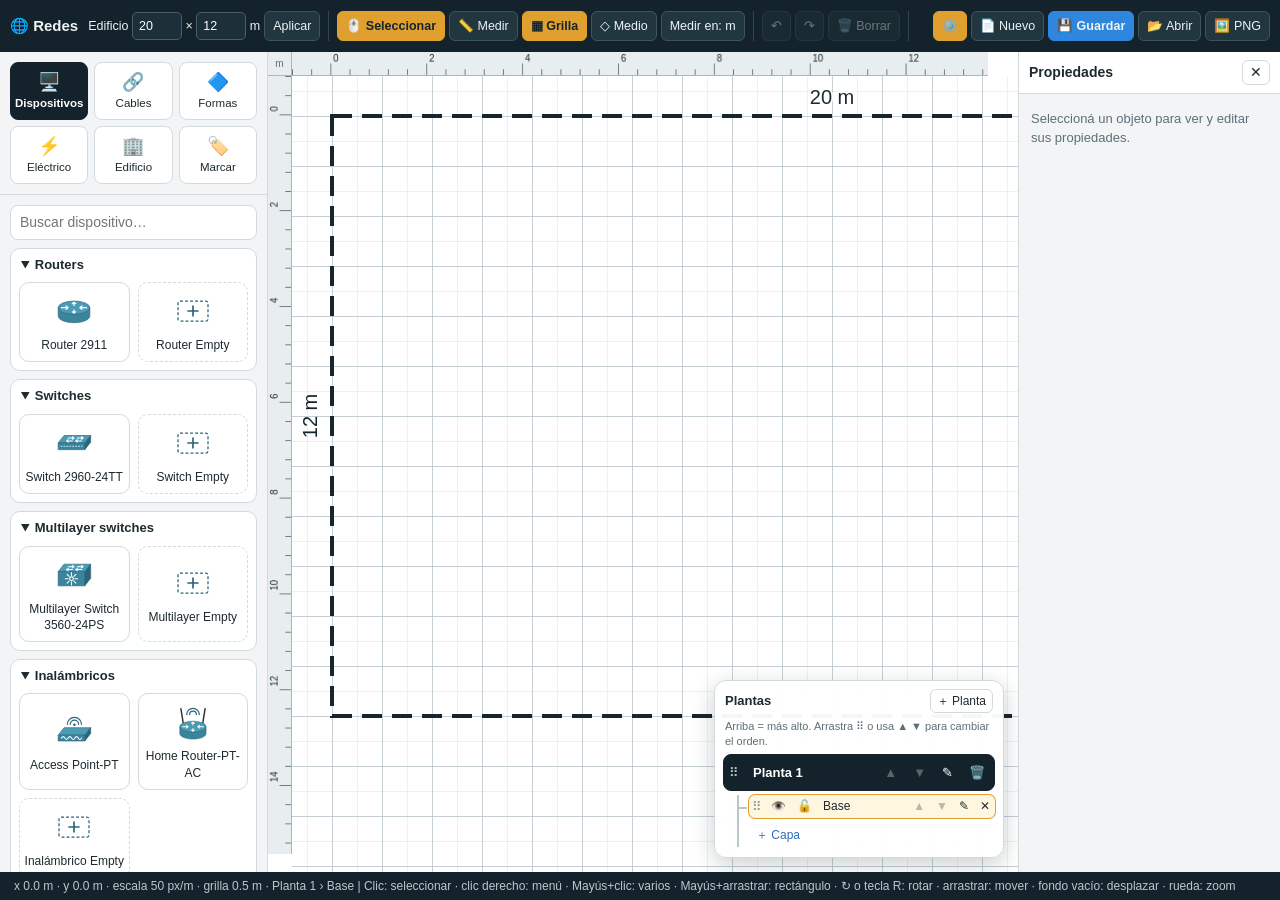
==== Topologias_de_red/index.html @ 1aa2ba6c "F6: jerarquía y mesas Mesa con puestos (pestaña Edificio) y equipos anclados a sus puestos. La posic" ====
<!DOCTYPE html>
<html lang="es">
<head>
<meta charset="utf-8">
<meta name="viewport" content="width=device-width, initial-scale=1">
<title>Topologías de red</title>
<link rel="stylesheet" href="css/base.css">
<link rel="stylesheet" href="css/barra.css">
<link rel="stylesheet" href="css/menu.css">
<link rel="stylesheet" href="css/lienzo.css">
<link rel="stylesheet" href="css/plantas.css">
<link rel="stylesheet" href="css/dialogo.css">
<link rel="stylesheet" href="css/inspector.css">
<link rel="stylesheet" href="css/contexto.css">
<link rel="stylesheet" href="css/modelos.css">
</head>
<body>
<header id="top">
  <b class="logo" title="Topologías de red">🌐 Redes</b>
  <div class="grp"><label>Edificio <input id="bw" type="number" value="20" min="1" step="0.5"> × <input id="bh" type="number" value="12" min="1" step="0.5"> m</label><button id="bset">Aplicar</button></div>
  <div class="grp"><button id="bsel" title="Seleccionar y mover objetos (Esc)">🖱️ Seleccionar</button><button id="bmed" title="Medir de un punto a otro">📏 Medir</button><button id="bgrid" class="on" title="Mostrar u ocultar la grilla y ajustar los objetos a ella (G)">▦ Grilla</button><button id="bmid" title="Imán al punto medio: el cursor se pega a la mitad de líneas, paredes y lados de formas (tecla M)">◇ Medio</button><button id="unit" title="Unidad de las PRÓXIMAS mediciones (las ya hechas no cambian)">Medir en: m</button></div>
  <div class="grp"><button id="bundo" title="Deshacer (Ctrl+Z)">↶</button><button id="bredo" title="Rehacer (Ctrl+Y)">↷</button><button id="bdel" title="Borrar el objeto seleccionado (Supr)">🗑️ Borrar</button></div>
  <span class="sp"></span>
  <div class="grp last"><button id="binsp" class="on" aria-pressed="true" title="Mostrar u ocultar el panel de propiedades">⚙️</button><button id="bnew" title="Empezar un archivo nuevo">📄 Nuevo</button><button id="save" class="prim" title="Descargar la topología como archivo .json">💾 Guardar</button><button id="load" title="Abrir un archivo .json guardado">📂 Abrir</button><button id="png" title="Exportar la topología como imagen PNG">🖼️ PNG</button></div>
  <input type="file" id="file" accept=".json" hidden>
</header>
<div id="main">
  <nav id="side">
    <div id="tabs"></div>
    <div id="items"></div>
    <div id="opts">
      <label>Color <input id="col" type="color" value="#2e86de"></label>
      <label>Relleno
        <select id="fill"><option value="sol">Sólido</option><option value="hat">Líneas diagonales</option><option value="non">Sin relleno</option></select>
      </label>
      <label>Línea
        <select id="lstyle" title="Tipo de línea del contorno de formas y zonas"><option value="con">Continua</option><option value="par">Gruesa (como pared)</option><option value="dis">Discontinua</option><option value="pun">Punteada</option><option value="mix">Punto y raya</option></select>
      </label>
      <small>Doble clic en un objeto para ponerle etiqueta. Supr borra el objeto seleccionado.</small>
    </div>
  </nav>
  <div id="work">
    <div id="corner">m</div>
    <canvas id="rt"></canvas>
    <canvas id="rl"></canvas>
    <svg id="svg" xmlns="http://www.w3.org/2000/svg"></svg>
    <aside id="plantas" aria-label="Plantas y capas"></aside>
  </div>
  <aside id="insp" aria-label="Propiedades del objeto"><div class="ih"><b>Propiedades</b><button id="insp-x" title="Cerrar el panel">✕</button></div><div id="insp-cuerpo"></div></aside>
</div>
<footer id="status"></footer>
<div id="dlg" class="velo" hidden>
  <div class="caja" role="dialog" aria-modal="true" aria-labelledby="dlgt">
    <h3 id="dlgt">¿Empezar un archivo nuevo?</h3>
    <p>Tienes una topología en el área de trabajo. Si no la guardas, se borrará y no podrás recuperarla.</p>
    <div class="acc">
      <button id="dsave" class="prim">💾 Guardar y empezar nuevo</button>
      <button id="ddisc" class="peligro">Borrar y empezar nuevo</button>
      <button id="dcancel">Cancelar</button>
    </div>
  </div>
</div>
<div id="ctx" role="menu" aria-label="Menú del objeto" hidden></div>
<script src="js/estado.js"></script>
<script src="js/eventos.js"></script>
<script src="js/tipos.js"></script>
<script src="js/recursos.js"></script>
<script src="js/esquema.js"></script>
<script src="js/iconos.js"></script>
<script src="js/catalogo-pt.js"></script>
<script src="js/catalogo.js"></script>
<script src="js/dibujo.js"></script>
<script src="js/reglas.js"></script>
<script src="js/rejilla.js"></script>
<script src="js/plantas.js"></script>
<script src="js/historial.js"></script>
<script src="js/iman.js"></script>
<script src="js/nodos.js"></script>
<script src="js/medidas.js"></script>
<script src="js/escaleras.js"></script>
<script src="js/trazas.js"></script>
<script src="js/formas.js"></script>
<script src="js/puertas.js"></script>
<script src="js/rotacion.js"></script>
<script src="js/seleccion.js"></script>
<script src="js/colocar.js"></script>
<script src="js/interaccion.js"></script>
<script src="js/controles.js"></script>
<script src="js/acciones.js"></script>
<script src="js/jerarquia.js"></script>
<script src="js/inspector.js"></script>
<script src="js/modelos.js"></script>
<script src="js/imagenes.js"></script>
<script src="js/contexto.js"></script>
<script src="js/archivos.js"></script>
<script src="js/main.js"></script>
<script>
// Aviso si faltan los archivos css/ o js/ (por ejemplo, si se descargaron sueltos sin sus carpetas)
if (typeof menu !== 'function') document.body.innerHTML = '<div style="padding:30px;font:16px sans-serif;max-width:600px"><h2>No se encontraron los archivos de la página</h2><p>Esta página necesita las carpetas <b>css</b> y <b>js</b> junto a <b>index.html</b>. Descomprime el .zip completo y abre <b>index.html</b> desde la carpeta Topologias_de_red.</p></div>';
</script>
<script>
// Pruebas de desarrollo: solo se cargan al abrir index.html?pruebas=1 (no afectan al uso normal)
if (/[?&]pruebas(=|&|$)/.test(location.search) && typeof menu === 'function') ['js/pruebas.js', 'js/pruebas-f4.js', 'js/pruebas-f6.js'].forEach(src => { const s = document.createElement('script'); s.src = src; s.async = false; document.body.appendChild(s); });   // async = false: se ejecutan en este orden
</script>
</body>
</html>
---- Topologias_de_red/css/base.css ----
/* base.css: reglas generales y botones */
*{box-sizing:border-box}
:root{--tinta:#14232b;--papel:#f2f4f5;--borde:#d3dadd;--ambar:#e0a030;--texto:#1d2a2f}
html,body{margin:0;height:100%;font:14px/1.35 "Segoe UI",Roboto,"Helvetica Neue",Arial,sans-serif;color:var(--texto);background:var(--papel)}
body{display:flex;flex-direction:column;overflow:hidden}
button,select,input{font:inherit}
button{cursor:pointer}
:focus-visible{outline:2px solid var(--ambar);outline-offset:2px}
#main{flex:1;display:flex;min-height:0}
---- Topologias_de_red/css/barra.css ----
/* barra.css: barra superior y barra de estado */
#top{display:flex;align-items:center;gap:8px;padding:0 10px;min-height:52px;background:var(--tinta);color:#eef3f4;flex-wrap:wrap}
#top .logo{font-size:15px;margin-right:2px;white-space:nowrap}
#top .grp{display:flex;align-items:center;gap:4px;padding-right:8px;border-right:1px solid #31464f;font-size:12.5px}
#top .grp.last{border:0;padding:0}
#top .sp{flex:1}
#top input[type=number]{width:50px;padding:5px 6px;border:1px solid #4b6068;border-radius:5px;background:#1d3039;color:#fff}
#top button{padding:6px 8px;font-size:12.5px;white-space:nowrap;border:1px solid #3d555f;border-radius:6px;background:#22363f;color:#eef3f4}
#top button:hover{background:#2f4a55}
#top button.on{background:var(--ambar);border-color:var(--ambar);color:var(--tinta);font-weight:600}
#top button.prim{background:#2e86de;border-color:#2e86de;font-weight:600}
#top button.prim:hover{background:#3a93ee}
#status{padding:6px 14px;background:var(--tinta);color:#b9c8cd;font-size:12px;font-variant-numeric:tabular-nums}
#top button:disabled{opacity:.4;cursor:default}
#top button:disabled:hover{background:#22363f}
---- Topologias_de_red/css/menu.css ----
/* menu.css: menú izquierdo (pestañas, objetos y opciones) */
#side{width:268px;flex:none;background:var(--papel);border-right:1px solid var(--borde);display:flex;flex-direction:column;overflow-y:auto}
#tabs{display:grid;grid-template-columns:repeat(3,1fr);gap:6px;padding:10px;border-bottom:1px solid var(--borde)}
#tabs button{display:flex;flex-direction:column;align-items:center;gap:2px;padding:7px 2px;font-size:11.5px;border:1px solid var(--borde);border-radius:8px;background:#fff;color:var(--texto)}
#tabs button i{font-style:normal;font-size:18px}
#tabs button:hover{border-color:#9db0b8}
#tabs button.on{background:var(--tinta);border-color:var(--tinta);color:#fff;font-weight:600}
#items{flex:1;padding:10px;display:grid;grid-template-columns:1fr 1fr;gap:8px;align-content:start}
#items button{display:flex;flex-direction:column;align-items:center;justify-content:center;gap:6px;min-height:78px;padding:8px 4px;border:1px solid var(--borde);border-radius:10px;background:#fff;color:var(--texto);text-align:center}
#items button b{font-weight:500;font-size:12px}
#items button:hover{border-color:#2e86de;box-shadow:0 1px 6px #2e86de33}
#items button.on{border-color:var(--ambar);background:#fff6e0;box-shadow:0 0 0 2px #e0a03055}
#items .ic{font-style:normal;font-size:26px;line-height:1}
#items .pv{width:44px;height:26px}
#items .pvi{width:40px;height:40px}
#busca,#lista-disp,#items details .g{grid-column:1/-1}
#busca{padding:7px 9px;border:1px solid var(--borde);border-radius:8px;background:#fff;color:var(--texto);font:inherit}
#lista-disp{display:grid;gap:8px}
#items details{border:1px solid var(--borde);border-radius:10px;background:#fff}
#items summary{cursor:pointer;padding:7px 10px;font-weight:600;font-size:13px}
#items details .g{display:grid;grid-template-columns:1fr 1fr;gap:8px;padding:2px 8px 8px}
#items .propio{position:relative;display:grid}
#items .propio .ed{position:absolute;top:4px;right:4px;min-height:0;padding:1px 6px;border-radius:6px;font-size:13px}
#items [data-empty]{border-style:dashed}
#items .vacio{margin:4px;color:#5d7078;font-size:13px}
#opts{margin:0 10px 10px;padding:10px;border:1px solid var(--borde);border-radius:10px;background:#fff;display:grid;gap:8px}
#opts label{display:flex;justify-content:space-between;align-items:center;gap:8px;font-size:13px}
#opts input[type=color]{width:46px;height:28px;padding:0;border:1px solid var(--borde);border-radius:6px;background:#fff}
#opts select{padding:5px 6px;border:1px solid var(--borde);border-radius:6px;background:#fff}
#opts small{color:#5d7078;line-height:1.45}
@media(max-width:760px){#side{width:200px}}
---- Topologias_de_red/css/lienzo.css ----
/* lienzo.css: área de trabajo y reglas */
#work{flex:1;position:relative;background:#fff;overflow:hidden}
#corner{position:absolute;left:0;top:0;width:24px;height:24px;z-index:1;background:#e8edef;color:#5d7078;font-size:10px;display:grid;place-items:center;border-right:1px solid #aab8be;border-bottom:1px solid #aab8be}
#rt{position:absolute;left:24px;top:0;height:24px;border-bottom:1px solid #aab8be}
#rl{position:absolute;left:0;top:24px;width:24px;border-right:1px solid #aab8be}
#svg{position:absolute;left:24px;top:24px;right:0;bottom:0;width:calc(100% - 24px);height:calc(100% - 24px);touch-action:none;cursor:crosshair;user-select:none}
---- Topologias_de_red/css/plantas.css ----
/* plantas.css: panel de plantas y capas (abajo a la derecha) */
#plantas{position:absolute;right:14px;bottom:14px;z-index:2;width:290px;max-height:62%;overflow:auto;padding:8px;border:1px solid var(--borde);border-radius:12px;background:rgba(255,255,255,.96);box-shadow:0 6px 22px rgba(20,35,43,.22);font-size:13px}
#plantas button{border:1px solid transparent;border-radius:6px;background:transparent;color:var(--texto);padding:3px 6px}
#plantas button:hover{background:#e8eef1}
#plantas button:disabled{opacity:.3;cursor:default}
#plantas button:disabled:hover{background:transparent}
#plantas .ph{display:flex;align-items:center;justify-content:space-between;margin:0 2px 6px}
#plantas .ph button{border-color:var(--borde);background:#fff;font-size:12px}
#plantas .hint{margin:0 2px 2px;color:#5d7078;font-size:11px}
#plantas .pl{display:flex;align-items:center;gap:2px;margin-top:5px;padding:2px;border:1px solid var(--borde);border-radius:8px;background:#fff}
#plantas .pl .pn{flex:1;text-align:left;font-weight:600;padding:6px 8px}
#plantas .pl.on{background:var(--tinta);border-color:var(--tinta)}
#plantas .pl.on button{color:#fff}
#plantas .pl.on button:hover{background:#2f4a55}
#plantas .pl.on button:disabled:hover{background:transparent}
#plantas .capas{margin:4px 0 2px 14px;padding-left:10px;border-left:2px solid #b9c6cc}
#plantas .cp{display:flex;align-items:center;gap:1px;margin:3px 0;position:relative;border-radius:6px}
#plantas .cp::before{content:"";position:absolute;left:-10px;top:50%;width:8px;border-top:2px solid #b9c6cc}
#plantas .cp.on{background:#fff6e0;box-shadow:0 0 0 1px var(--ambar)}
#plantas .cp .cn{flex:1;min-width:0;text-align:left;overflow:hidden;text-overflow:ellipsis;white-space:nowrap}
#plantas .cp .cn.off{color:#8a999f;text-decoration:line-through}
#plantas .cp button{padding:2px 4px;font-size:12px}
#plantas .addc{margin-top:2px;color:#2e6fb7;font-size:12px}
#plantas .gr{flex:none;padding:2px 3px;color:#8a999f;cursor:grab;touch-action:none;user-select:none;line-height:1}
#plantas .pl.on .gr{color:#b9c8cd}
#plantas .gr:active{cursor:grabbing}
#plantas .arrastrando{opacity:.45}
#plantas .ins-antes{box-shadow:0 -3px 0 #2e86de}
#plantas .ins-despues{box-shadow:0 3px 0 #2e86de}
---- Topologias_de_red/css/dialogo.css ----
/* dialogo.css: aviso al empezar un archivo nuevo */
.velo{position:fixed;inset:0;z-index:10;display:flex;align-items:center;justify-content:center;background:rgba(20,35,43,.55)}
.velo[hidden]{display:none}
.caja{width:min(440px,92vw);padding:22px;border-radius:12px;background:#fff;box-shadow:0 12px 40px rgba(0,0,0,.35)}
.caja h3{margin:0 0 8px;font-size:18px}
.caja p{margin:0 0 18px;color:#44575e}
.acc{display:flex;flex-direction:column;gap:8px}
.acc button{padding:10px 12px;border:1px solid var(--borde);border-radius:8px;background:#fff;color:var(--texto)}
.acc button:hover{background:#eef2f4}
.acc .prim{background:#2e86de;border-color:#2e86de;color:#fff;font-weight:600}
.acc .prim:hover{background:#3a93ee}
.acc .peligro{border-color:#d9534f;color:#b52b27}
.acc .peligro:hover{background:#fdeceb}
---- Topologias_de_red/css/inspector.css ----
/* inspector.css: panel de propiedades (derecha) */
#insp{width:262px;flex:none;display:flex;flex-direction:column;background:var(--papel);border-left:1px solid var(--borde);overflow:hidden}
#insp.cerrado{display:none}
#insp .ih{display:flex;align-items:center;justify-content:space-between;padding:8px 10px;border-bottom:1px solid var(--borde);background:#fff}
#insp .ih button{padding:2px 7px;border:1px solid var(--borde);border-radius:6px;background:#fff;color:var(--texto)}
#insp .ih button:hover{background:#e8eef1}
#insp-cuerpo{flex:1;overflow-y:auto;padding:8px}
#insp .vacio{margin:8px 4px;color:#5d7078;font-size:13px;line-height:1.45}
#insp details{margin-bottom:8px;border:1px solid var(--borde);border-radius:10px;background:#fff}
#insp summary{cursor:pointer;padding:7px 10px;font-weight:600;font-size:13px}
#insp .sec{display:grid;gap:7px;padding:2px 10px 10px}
#insp .fila{display:flex;justify-content:space-between;align-items:center;gap:8px;font-size:13px}
#insp .fila b{font-weight:600;text-align:right}
#insp .fila input[type=text],#insp .fila input[type=number],#insp .fila select{width:124px;padding:4px 6px;border:1px solid var(--borde);border-radius:6px;background:#fff;color:var(--texto)}
#insp .fila input[type=color]{width:46px;height:28px;padding:0;border:1px solid var(--borde);border-radius:6px;background:#fff}
#insp .botones{display:grid;grid-template-columns:1fr 1fr;gap:6px}
#insp .botones button{padding:6px 4px;font-size:12.5px;border:1px solid var(--borde);border-radius:8px;background:#fff;color:var(--texto)}
#insp .botones button:hover:not(:disabled){border-color:#2e86de;background:#f3f8fe}
#insp .botones button:disabled{opacity:.4;cursor:default}
#insp .nota{margin:0;color:#5d7078;font-size:12px;line-height:1.4}
@media(max-width:760px){
  #main{position:relative}
  #insp{position:absolute;right:0;top:0;bottom:0;z-index:6;width:min(280px,86vw);box-shadow:-6px 0 22px rgba(20,35,43,.25)}
}
---- Topologias_de_red/css/contexto.css ----
/* contexto.css: menú contextual (clic derecho) */
#ctx{position:fixed;z-index:20;min-width:200px;max-width:min(280px,92vw);padding:4px;border:1px solid var(--borde);border-radius:10px;background:#fff;box-shadow:0 8px 28px rgba(20,35,43,.3);font-size:13px}
#ctx[hidden]{display:none}
#ctx .ch{padding:6px 10px;color:#5d7078;font-size:12px;border-bottom:1px solid var(--borde);margin-bottom:3px}
#ctx .cg+.cg{margin-top:3px;padding-top:3px;border-top:1px solid #e5eaec}
#ctx .ct{padding:4px 10px 2px;color:#5d7078;font-size:11px;text-transform:uppercase;letter-spacing:.04em}
#ctx button{display:flex;align-items:center;gap:6px;width:100%;padding:6px 10px;border:0;border-radius:6px;background:transparent;color:var(--texto);text-align:left}
#ctx button i{width:12px;font-style:normal;color:#2e86de}
#ctx button:hover:not(:disabled),#ctx button:focus-visible{background:#e8eef1}
#ctx button:disabled{opacity:.4;cursor:default}
---- Topologias_de_red/css/modelos.css ----
/* modelos.css: diálogo de modelos propios («… Empty»), ver js/modelos.js */
#dlg-mod{width:min(540px,94vw);padding:22px;border:0;border-radius:12px;background:#fff;color:var(--texto);box-shadow:0 12px 40px rgba(0,0,0,.35)}
#dlg-mod::backdrop{background:rgba(20,35,43,.55)}
#dlg-mod h3{margin:0 0 12px;font-size:18px}
#dlg-mod .dm-f{display:grid;gap:4px;margin-bottom:12px;font-size:13px}
#dlg-mod input,#dlg-mod select{min-width:0;padding:6px 8px;border:1px solid var(--borde);border-radius:6px;background:#fff;color:var(--texto);font:inherit}
#dlg-mod .dm-h,#dlg-mod .dm-r{display:grid;grid-template-columns:74px 1fr 1fr 32px;gap:6px;align-items:center}
#dlg-mod .dm-h{margin-bottom:4px;color:#5d7078;font-size:12px}
#dm-g{display:grid;gap:6px;max-height:38vh;overflow-y:auto;margin-bottom:8px}
#dlg-mod .dm-r button,#dm-add{padding:5px 8px;border:1px solid var(--borde);border-radius:6px;background:#fff;color:var(--texto)}
#dlg-mod .dm-r button:hover,#dm-add:hover{background:#eef2f4}
#dm-uso{margin:10px 0 0;color:#5d7078;font-size:12.5px;line-height:1.4}
#dm-err{min-height:1.3em;margin:8px 0;color:#b52b27;font-size:13px}
#dlg-mod .acc{flex-direction:row;flex-wrap:wrap;justify-content:flex-end}
#dm-del{margin-right:auto}
#dm-del[hidden]{display:none}
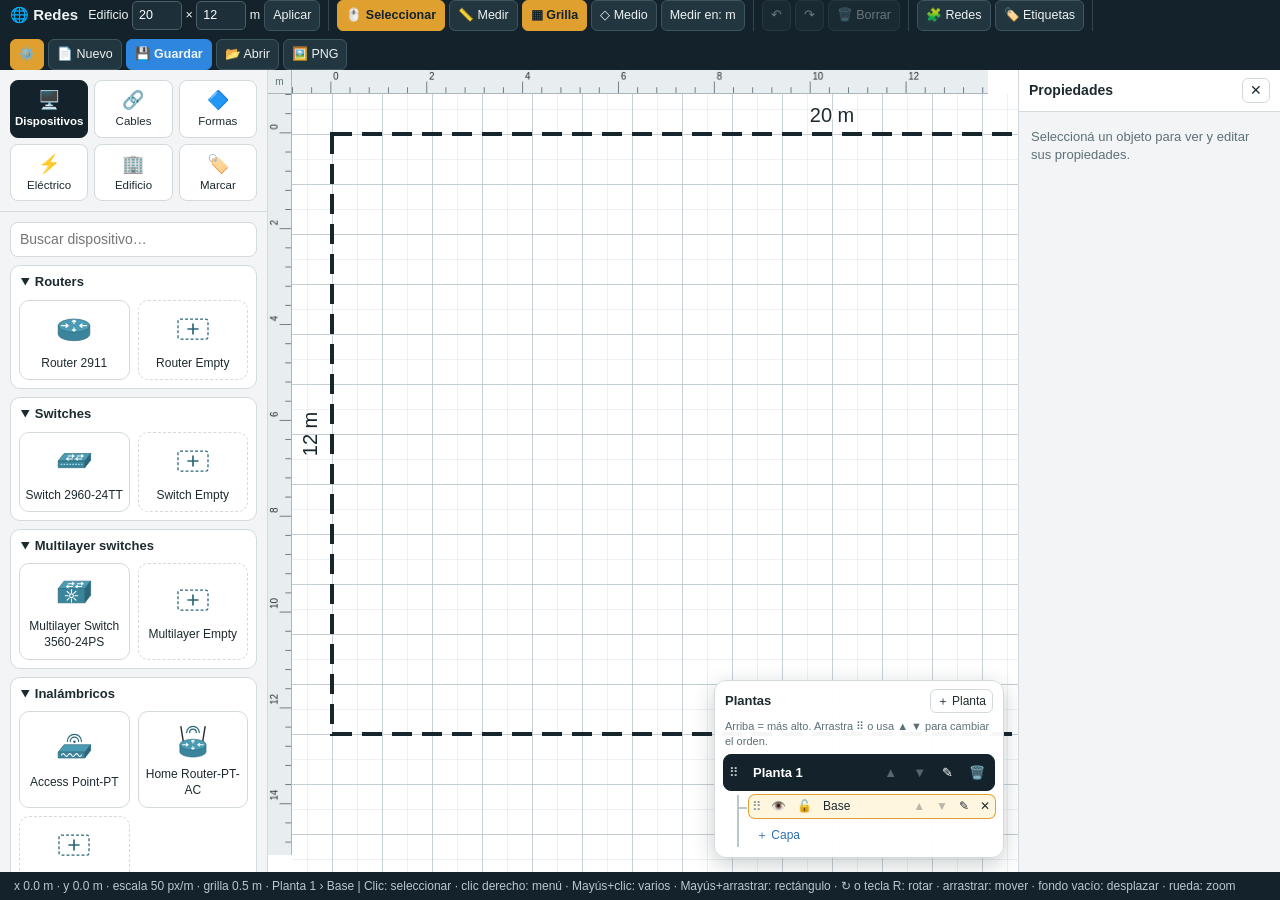
==== commit 9ca8a497: "F7B y F8: redes/VLAN, etiquetas físicas y racks F7B: redes automáticas, VLAN por puerto y etiquetas " ====
--- a/Topologias_de_red/index.html
+++ b/Topologias_de_red/index.html
@@ -13,6 +13,8 @@
 <link rel="stylesheet" href="css/inspector.css">
 <link rel="stylesheet" href="css/contexto.css">
 <link rel="stylesheet" href="css/modelos.css">
+<link rel="stylesheet" href="css/conexiones.css">
+<link rel="stylesheet" href="css/rack.css">
 </head>
 <body>
 <header id="top">
@@ -20,6 +22,7 @@
   <div class="grp"><label>Edificio <input id="bw" type="number" value="20" min="1" step="0.5"> × <input id="bh" type="number" value="12" min="1" step="0.5"> m</label><button id="bset">Aplicar</button></div>
   <div class="grp"><button id="bsel" title="Seleccionar y mover objetos (Esc)">🖱️ Seleccionar</button><button id="bmed" title="Medir de un punto a otro">📏 Medir</button><button id="bgrid" class="on" title="Mostrar u ocultar la grilla y ajustar los objetos a ella (G)">▦ Grilla</button><button id="bmid" title="Imán al punto medio: el cursor se pega a la mitad de líneas, paredes y lados de formas (tecla M)">◇ Medio</button><button id="unit" title="Unidad de las PRÓXIMAS mediciones (las ya hechas no cambian)">Medir en: m</button></div>
   <div class="grp"><button id="bundo" title="Deshacer (Ctrl+Z)">↶</button><button id="bredo" title="Rehacer (Ctrl+Y)">↷</button><button id="bdel" title="Borrar el objeto seleccionado (Supr)">🗑️ Borrar</button></div>
+  <div class="grp"><button id="bredes" title="Redes (se crean solas) y VLAN del proyecto">🧩 Redes</button><button id="betq" aria-pressed="false" title="Mostrar u ocultar las etiquetas físicas de los puertos (salen en el PNG)">🏷️ Etiquetas</button></div>
   <span class="sp"></span>
   <div class="grp last"><button id="binsp" class="on" aria-pressed="true" title="Mostrar u ocultar el panel de propiedades">⚙️</button><button id="bnew" title="Empezar un archivo nuevo">📄 Nuevo</button><button id="save" class="prim" title="Descargar la topología como archivo .json">💾 Guardar</button><button id="load" title="Abrir un archivo .json guardado">📂 Abrir</button><button id="png" title="Exportar la topología como imagen PNG">🖼️ PNG</button></div>
   <input type="file" id="file" accept=".json" hidden>
@@ -88,6 +91,10 @@
 <script src="js/controles.js"></script>
 <script src="js/acciones.js"></script>
 <script src="js/jerarquia.js"></script>
+<script src="js/conexiones.js"></script>
+<script src="js/redes.js"></script>
+<script src="js/rack.js"></script>
+<script src="js/vistarack.js"></script>
 <script src="js/inspector.js"></script>
 <script src="js/modelos.js"></script>
 <script src="js/imagenes.js"></script>
@@ -100,7 +107,7 @@
 </script>
 <script>
 // Pruebas de desarrollo: solo se cargan al abrir index.html?pruebas=1 (no afectan al uso normal)
-if (/[?&]pruebas(=|&|$)/.test(location.search) && typeof menu === 'function') ['js/pruebas.js', 'js/pruebas-f4.js', 'js/pruebas-f6.js'].forEach(src => { const s = document.createElement('script'); s.src = src; s.async = false; document.body.appendChild(s); });   // async = false: se ejecutan en este orden
+if (/[?&]pruebas(=|&|$)/.test(location.search) && typeof menu === 'function') ['js/pruebas.js', 'js/pruebas-f4.js', 'js/pruebas-f6.js', 'js/pruebas-f7.js', 'js/pruebas-f8.js'].forEach(src => { const s = document.createElement('script'); s.src = src; s.async = false; document.body.appendChild(s); });   // async = false: se ejecutan en este orden
 </script>
 </body>
 </html>
--- a/Topologias_de_red/css/contexto.css
+++ b/Topologias_de_red/css/contexto.css
@@ -1,5 +1,5 @@
 /* contexto.css: menú contextual (clic derecho) */
-#ctx{position:fixed;z-index:20;min-width:200px;max-width:min(280px,92vw);padding:4px;border:1px solid var(--borde);border-radius:10px;background:#fff;box-shadow:0 8px 28px rgba(20,35,43,.3);font-size:13px}
+#ctx{position:fixed;z-index:20;min-width:200px;max-width:min(280px,92vw);max-height:80vh;overflow-y:auto;padding:4px;border:1px solid var(--borde);border-radius:10px;background:#fff;box-shadow:0 8px 28px rgba(20,35,43,.3);font-size:13px}
 #ctx[hidden]{display:none}
 #ctx .ch{padding:6px 10px;color:#5d7078;font-size:12px;border-bottom:1px solid var(--borde);margin-bottom:3px}
 #ctx .cg+.cg{margin-top:3px;padding-top:3px;border-top:1px solid #e5eaec}
--- a/Topologias_de_red/css/conexiones.css
+++ b/Topologias_de_red/css/conexiones.css
@@ -0,0 +1,28 @@
+/* conexiones.css: diálogo «Interfaces» de un equipo, ver js/conexiones.js */
+#dlg-if{width:min(880px,96vw);padding:22px;border:0;border-radius:12px;background:#fff;color:var(--texto);box-shadow:0 12px 40px rgba(0,0,0,.35)}
+#dlg-if::backdrop{background:rgba(20,35,43,.55)}
+#dlg-if h3{margin:0 0 12px;font-size:18px}
+#dlg-if .di-h,#dlg-if .di-r{display:grid;grid-template-columns:150px 46px 1fr 1.3fr 130px 74px;gap:6px;align-items:center;font-size:13px}
+#dlg-if .di-h{margin-bottom:4px;color:#5d7078;font-size:12px}
+#di-g{display:grid;gap:6px;max-height:55vh;overflow-y:auto;margin-bottom:12px}
+#dlg-if input[type=text],#dlg-if select{min-width:0;padding:5px 8px;border:1px solid var(--borde);border-radius:6px;background:#fff;color:var(--texto);font:inherit}
+#dlg-if .acc{flex-direction:row;justify-content:flex-end}
+/* Diálogo «Redes» (js/redes.js) */
+#dlg-red{width:min(600px,96vw);padding:22px;border:0;border-radius:12px;background:#fff;color:var(--texto);box-shadow:0 12px 40px rgba(0,0,0,.35)}
+#dlg-red::backdrop{background:rgba(20,35,43,.55)}
+#dlg-red h3{margin:0 0 6px;font-size:18px}
+#dlg-red h4{margin:12px 0 2px;font-size:14px}
+#dr-a{display:grid;gap:4px;max-height:24vh;overflow-y:auto;margin-bottom:6px;font-size:13px}
+#dlg-red .dr-au{display:grid;grid-template-columns:60px 1fr auto;gap:8px;padding:5px 8px;border:1px solid var(--borde);border-radius:6px}
+#dlg-red .dr-au i{font-style:normal;color:#5d7078}
+#dlg-if .di-red{display:flex;align-items:center;gap:4px;white-space:nowrap}
+#dlg-red .dr-n{margin:0 0 8px;color:#5d7078;font-size:12.5px}
+#dlg-red .dr-h,#dlg-red .dr-r{display:grid;grid-template-columns:1.3fr 80px 1fr 46px 32px;gap:6px;align-items:center;font-size:13px}
+#dlg-red .dr-h{margin-bottom:4px;color:#5d7078;font-size:12px}
+#dr-g{display:grid;gap:6px;max-height:30vh;overflow-y:auto;margin-bottom:12px}
+#dlg-red input:not([type=color]){min-width:0;padding:5px 8px;border:1px solid var(--borde);border-radius:6px;background:#fff;color:var(--texto);font:inherit}
+#dlg-red input[type=color]{width:100%;height:30px;padding:0;border:1px solid var(--borde);border-radius:6px;background:#fff}
+#dlg-red .dr-r button{padding:5px 8px;border:1px solid var(--borde);border-radius:6px;background:#fff;color:var(--texto)}
+#dlg-red .dr-r button:hover{background:#eef2f4}
+#dlg-red .acc{flex-direction:row;justify-content:flex-end}
+#dr-add{margin-right:auto}
--- a/Topologias_de_red/css/rack.css
+++ b/Topologias_de_red/css/rack.css
@@ -0,0 +1,10 @@
+/* rack.css: vista del frente de un rack, ver js/vistarack.js. Tapa el área de trabajo (debajo de los avisos, z-index 5) y deja libre el inspector */
+#vrack{position:absolute;inset:0;z-index:4;display:flex;flex-direction:column;background:var(--papel)}
+#vrack[hidden]{display:none}
+#vrack .vr-h{display:flex;align-items:center;gap:10px;padding:8px 12px;border-bottom:1px solid var(--borde);background:#fff}
+#vr-n{flex:1;color:#5d7078;font-size:12.5px}
+#vrack .vr-h button{padding:6px 10px;border:1px solid var(--borde);border-radius:8px;background:#fff;color:var(--texto);white-space:nowrap}
+#vrack .vr-h button:hover{background:#eef2f4}
+#vr-c{flex:1;min-height:0;overflow-y:auto;padding:12px;touch-action:pan-y;user-select:none}
+#vr-c svg{display:block;width:100%;max-width:1100px;height:100%;margin:0 auto}
+#vr-c [data-id]{cursor:grab;touch-action:none}
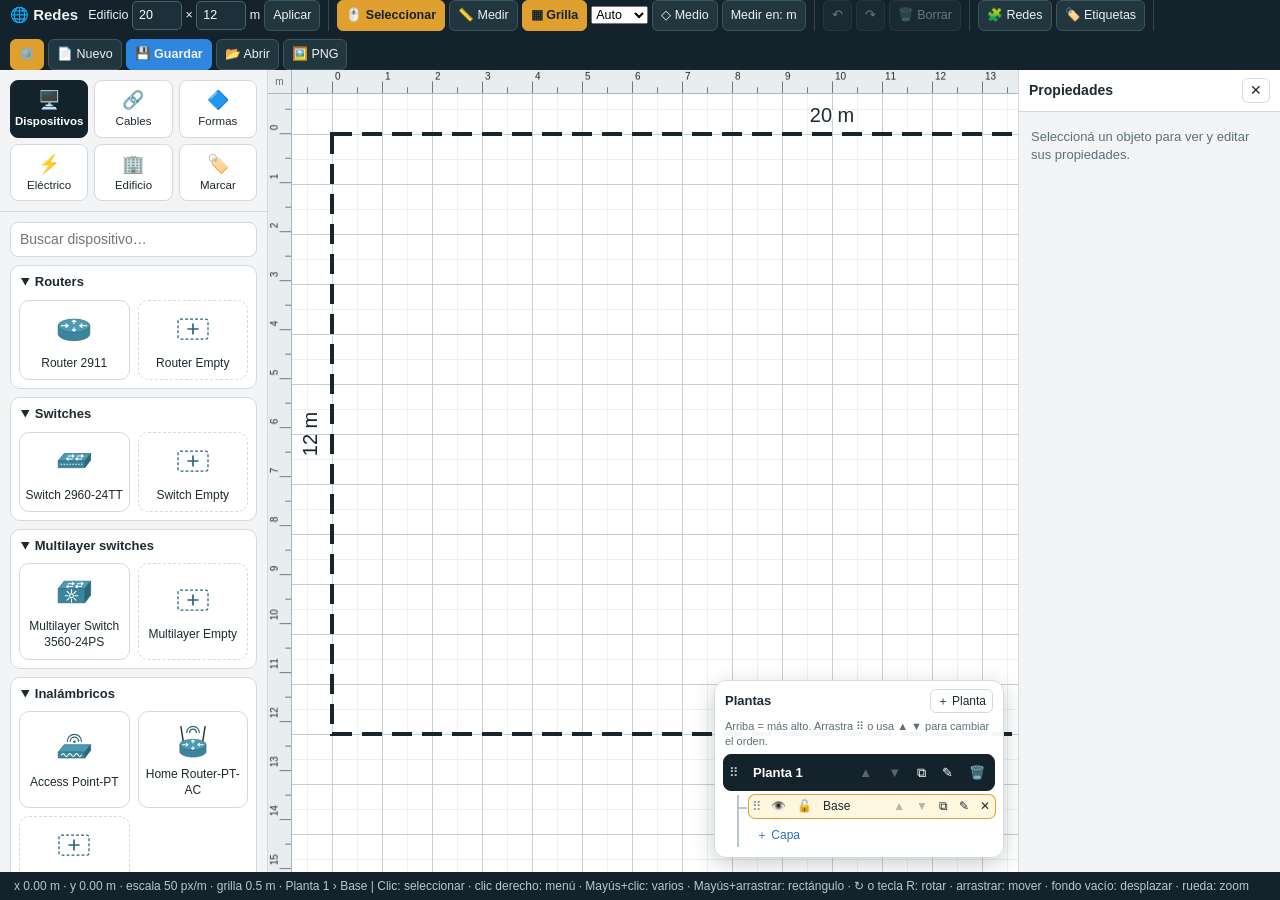
==== commit 89f2ddc1: "Ajustes de dibujo: medidas, grilla, Mayús, formas como macro y copiar plantas - Medidas al dibujar y" ====
--- a/Topologias_de_red/index.html
+++ b/Topologias_de_red/index.html
@@ -20,7 +20,7 @@
 <header id="top">
   <b class="logo" title="Topologías de red">🌐 Redes</b>
   <div class="grp"><label>Edificio <input id="bw" type="number" value="20" min="1" step="0.5"> × <input id="bh" type="number" value="12" min="1" step="0.5"> m</label><button id="bset">Aplicar</button></div>
-  <div class="grp"><button id="bsel" title="Seleccionar y mover objetos (Esc)">🖱️ Seleccionar</button><button id="bmed" title="Medir de un punto a otro">📏 Medir</button><button id="bgrid" class="on" title="Mostrar u ocultar la grilla y ajustar los objetos a ella (G)">▦ Grilla</button><button id="bmid" title="Imán al punto medio: el cursor se pega a la mitad de líneas, paredes y lados de formas (tecla M)">◇ Medio</button><button id="unit" title="Unidad de las PRÓXIMAS mediciones (las ya hechas no cambian)">Medir en: m</button></div>
+  <div class="grp"><button id="bsel" title="Seleccionar y mover objetos (Esc)">🖱️ Seleccionar</button><button id="bmed" title="Medir de un punto a otro">📏 Medir</button><button id="bgrid" class="on" title="Mostrar u ocultar la grilla y ajustar los objetos a ella (G)">▦ Grilla</button><select id="gpaso" title="Paso de la grilla: a cuánto se ajusta lo que se coloca o se mueve (Auto = según el zoom)"><option value="0">Auto</option><option value="1">1 m</option><option value=".5">50 cm</option><option value=".25">25 cm</option><option value=".1">10 cm</option><option value=".05">5 cm</option><option value=".01">1 cm</option></select><button id="bmid" title="Imán al punto medio: el cursor se pega a la mitad de líneas, paredes y lados de formas (tecla M)">◇ Medio</button><button id="unit" title="Unidad de las PRÓXIMAS mediciones (las ya hechas no cambian)">Medir en: m</button></div>
   <div class="grp"><button id="bundo" title="Deshacer (Ctrl+Z)">↶</button><button id="bredo" title="Rehacer (Ctrl+Y)">↷</button><button id="bdel" title="Borrar el objeto seleccionado (Supr)">🗑️ Borrar</button></div>
   <div class="grp"><button id="bredes" title="Redes (se crean solas) y VLAN del proyecto">🧩 Redes</button><button id="betq" aria-pressed="false" title="Mostrar u ocultar las etiquetas físicas de los puertos (salen en el PNG)">🏷️ Etiquetas</button></div>
   <span class="sp"></span>
@@ -37,7 +37,7 @@
         <select id="fill"><option value="sol">Sólido</option><option value="hat">Líneas diagonales</option><option value="non">Sin relleno</option></select>
       </label>
       <label>Línea
-        <select id="lstyle" title="Tipo de línea del contorno de formas y zonas"><option value="con">Continua</option><option value="par">Gruesa (como pared)</option><option value="dis">Discontinua</option><option value="pun">Punteada</option><option value="mix">Punto y raya</option></select>
+        <select id="lstyle" title="Tipo de línea: con una forma, la línea con la que se tiran sus lados; en círculos y zonas, la de su contorno"><option value="con">Continua</option><option value="par">Gruesa (como pared)</option><option value="dis">Discontinua</option><option value="pun">Punteada</option><option value="mix">Punto y raya</option></select>
       </label>
       <small>Doble clic en un objeto para ponerle etiqueta. Supr borra el objeto seleccionado.</small>
     </div>
@@ -107,7 +107,7 @@
 </script>
 <script>
 // Pruebas de desarrollo: solo se cargan al abrir index.html?pruebas=1 (no afectan al uso normal)
-if (/[?&]pruebas(=|&|$)/.test(location.search) && typeof menu === 'function') ['js/pruebas.js', 'js/pruebas-f4.js', 'js/pruebas-f6.js', 'js/pruebas-f7.js', 'js/pruebas-f8.js'].forEach(src => { const s = document.createElement('script'); s.src = src; s.async = false; document.body.appendChild(s); });   // async = false: se ejecutan en este orden
+if (/[?&]pruebas(=|&|$)/.test(location.search) && typeof menu === 'function') ['js/pruebas.js', 'js/pruebas-f4.js', 'js/pruebas-f6.js', 'js/pruebas-f7.js', 'js/pruebas-f8.js', 'js/pruebas-ajustes.js'].forEach(src => { const s = document.createElement('script'); s.src = src; s.async = false; document.body.appendChild(s); });   // async = false: se ejecutan en este orden
 </script>
 </body>
 </html>
--- a/Topologias_de_red/css/menu.css
+++ b/Topologias_de_red/css/menu.css
@@ -29,3 +29,4 @@
 #opts select{padding:5px 6px;border:1px solid var(--borde);border-radius:6px;background:#fff}
 #opts small{color:#5d7078;line-height:1.45}
 @media(max-width:760px){#side{width:200px}}
+#opts label[hidden]{display:none}
--- a/Topologias_de_red/css/lienzo.css
+++ b/Topologias_de_red/css/lienzo.css
@@ -1,6 +1,9 @@
 /* lienzo.css: área de trabajo y reglas */
+/* Las reglas llevan su largo fijado acá: sin él, el borde de 1 px achica el canvas entero (23/24) y las marcas se corren respecto de la grilla */
 #work{flex:1;position:relative;background:#fff;overflow:hidden}
 #corner{position:absolute;left:0;top:0;width:24px;height:24px;z-index:1;background:#e8edef;color:#5d7078;font-size:10px;display:grid;place-items:center;border-right:1px solid #aab8be;border-bottom:1px solid #aab8be}
-#rt{position:absolute;left:24px;top:0;height:24px;border-bottom:1px solid #aab8be}
-#rl{position:absolute;left:0;top:24px;width:24px;border-right:1px solid #aab8be}
+#rt{position:absolute;left:24px;top:0;height:24px;width:calc(100% - 24px);border-bottom:1px solid #aab8be}
+#rl{position:absolute;left:0;top:24px;width:24px;height:calc(100% - 24px);border-right:1px solid #aab8be}
 #svg{position:absolute;left:24px;top:24px;right:0;bottom:0;width:calc(100% - 24px);height:calc(100% - 24px);touch-action:none;cursor:crosshair;user-select:none}
+/* Lo de una capa bloqueada va en un <g pointer-events="none">, pero un hijo con su propio pointer-events (formas, franja de clic de las líneas) lo pisaba y seguía recibiendo clics: esta regla le gana al atributo */
+#c > g[pointer-events="none"] *{pointer-events:none}
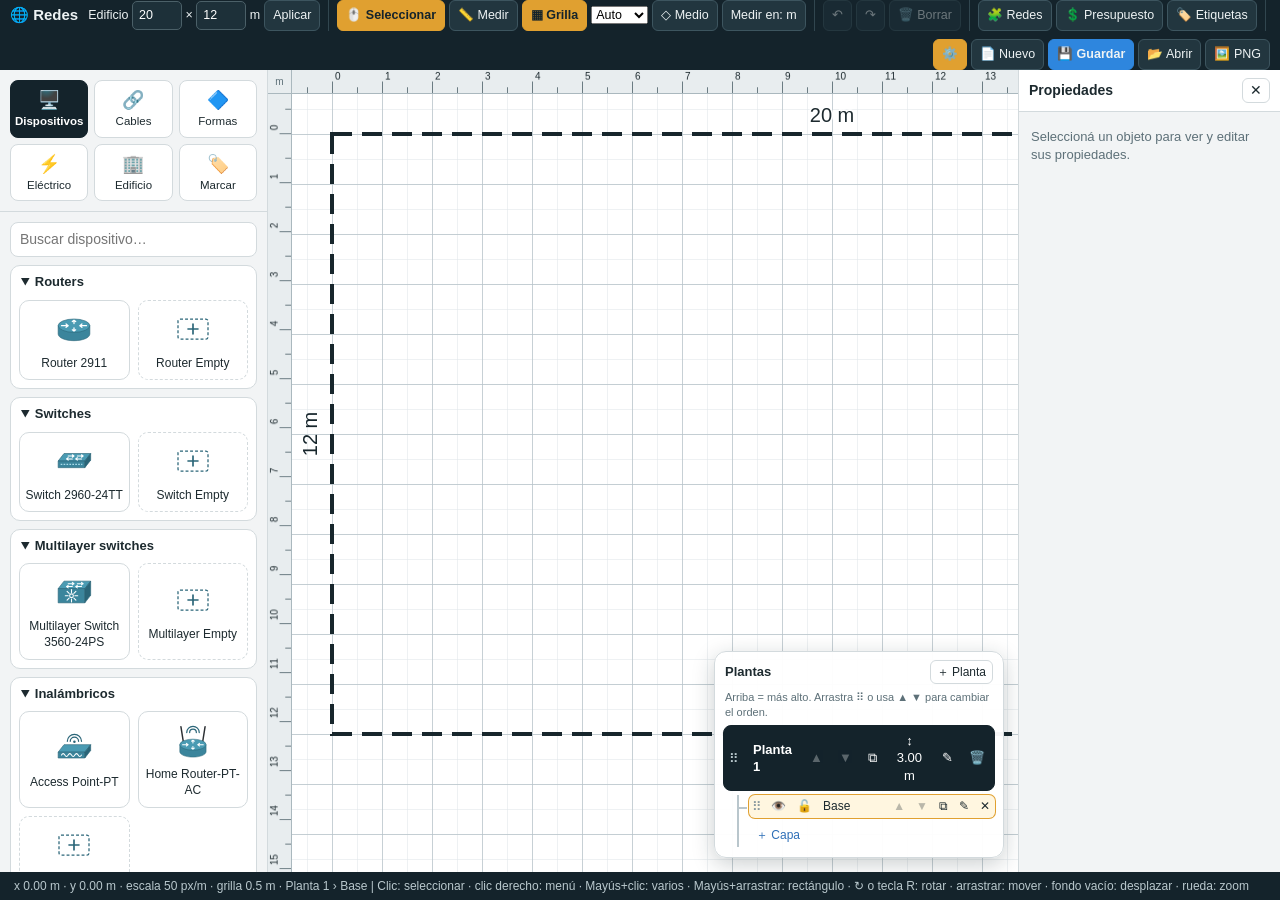
==== commit 0ad4e7ad: "g" ====
--- a/Topologias_de_red/index.html
+++ b/Topologias_de_red/index.html
@@ -22,7 +22,7 @@
   <div class="grp"><label>Edificio <input id="bw" type="number" value="20" min="1" step="0.5"> × <input id="bh" type="number" value="12" min="1" step="0.5"> m</label><button id="bset">Aplicar</button></div>
   <div class="grp"><button id="bsel" title="Seleccionar y mover objetos (Esc)">🖱️ Seleccionar</button><button id="bmed" title="Medir de un punto a otro">📏 Medir</button><button id="bgrid" class="on" title="Mostrar u ocultar la grilla y ajustar los objetos a ella (G)">▦ Grilla</button><select id="gpaso" title="Paso de la grilla: a cuánto se ajusta lo que se coloca o se mueve (Auto = según el zoom)"><option value="0">Auto</option><option value="1">1 m</option><option value=".5">50 cm</option><option value=".25">25 cm</option><option value=".1">10 cm</option><option value=".05">5 cm</option><option value=".01">1 cm</option></select><button id="bmid" title="Imán al punto medio: el cursor se pega a la mitad de líneas, paredes y lados de formas (tecla M)">◇ Medio</button><button id="unit" title="Unidad de las PRÓXIMAS mediciones (las ya hechas no cambian)">Medir en: m</button></div>
   <div class="grp"><button id="bundo" title="Deshacer (Ctrl+Z)">↶</button><button id="bredo" title="Rehacer (Ctrl+Y)">↷</button><button id="bdel" title="Borrar el objeto seleccionado (Supr)">🗑️ Borrar</button></div>
-  <div class="grp"><button id="bredes" title="Redes (se crean solas) y VLAN del proyecto">🧩 Redes</button><button id="betq" aria-pressed="false" title="Mostrar u ocultar las etiquetas físicas de los puertos (salen en el PNG)">🏷️ Etiquetas</button></div>
+  <div class="grp"><button id="bredes" title="Redes (se crean solas) y VLAN del proyecto">🧩 Redes</button><button id="bpres" title="Presupuesto: equipos y cables, con exportación a CSV">💲 Presupuesto</button><button id="betq" aria-pressed="false" title="Mostrar u ocultar las etiquetas físicas de los puertos (salen en el PNG)">🏷️ Etiquetas</button></div>
   <span class="sp"></span>
   <div class="grp last"><button id="binsp" class="on" aria-pressed="true" title="Mostrar u ocultar el panel de propiedades">⚙️</button><button id="bnew" title="Empezar un archivo nuevo">📄 Nuevo</button><button id="save" class="prim" title="Descargar la topología como archivo .json">💾 Guardar</button><button id="load" title="Abrir un archivo .json guardado">📂 Abrir</button><button id="png" title="Exportar la topología como imagen PNG">🖼️ PNG</button></div>
   <input type="file" id="file" accept=".json" hidden>
@@ -95,9 +95,11 @@
 <script src="js/redes.js"></script>
 <script src="js/rack.js"></script>
 <script src="js/vistarack.js"></script>
+<script src="js/cables.js"></script>
 <script src="js/inspector.js"></script>
 <script src="js/modelos.js"></script>
 <script src="js/imagenes.js"></script>
+<script src="js/presupuesto.js"></script>
 <script src="js/contexto.js"></script>
 <script src="js/archivos.js"></script>
 <script src="js/main.js"></script>
@@ -107,7 +109,7 @@
 </script>
 <script>
 // Pruebas de desarrollo: solo se cargan al abrir index.html?pruebas=1 (no afectan al uso normal)
-if (/[?&]pruebas(=|&|$)/.test(location.search) && typeof menu === 'function') ['js/pruebas.js', 'js/pruebas-f4.js', 'js/pruebas-f6.js', 'js/pruebas-f7.js', 'js/pruebas-f8.js', 'js/pruebas-ajustes.js'].forEach(src => { const s = document.createElement('script'); s.src = src; s.async = false; document.body.appendChild(s); });   // async = false: se ejecutan en este orden
+if (/[?&]pruebas(=|&|$)/.test(location.search) && typeof menu === 'function') ['js/pruebas.js', 'js/pruebas-f4.js', 'js/pruebas-f6.js', 'js/pruebas-f7.js', 'js/pruebas-f8.js', 'js/pruebas-ajustes.js', 'js/pruebas-f9.js'].forEach(src => { const s = document.createElement('script'); s.src = src; s.async = false; document.body.appendChild(s); });   // async = false: se ejecutan en este orden
 </script>
 </body>
 </html>
--- a/Topologias_de_red/css/conexiones.css
+++ b/Topologias_de_red/css/conexiones.css
@@ -26,3 +26,21 @@
 #dlg-red .dr-r button:hover{background:#eef2f4}
 #dlg-red .acc{flex-direction:row;justify-content:flex-end}
 #dr-add{margin-right:auto}
+/* F9B: diálogo «Presupuesto» (mismo aspecto que «Redes y VLAN») */
+#dlg-pres{width:min(820px,96vw);max-height:90vh;padding:22px;border:0;border-radius:12px;background:#fff;color:var(--texto);box-shadow:0 12px 40px rgba(0,0,0,.35)}
+#dlg-pres::backdrop{background:rgba(20,35,43,.55)}
+#dlg-pres h3{margin:0 0 6px;font-size:18px}
+#dlg-pres h4{margin:14px 0 4px;font-size:14px}
+#dp-c{max-height:68vh;overflow:auto;font-size:13px}
+#dlg-pres .dp-op{display:flex;flex-wrap:wrap;gap:8px 18px;align-items:center}
+#dlg-pres table{width:100%;border-collapse:collapse}
+#dlg-pres th{text-align:left;color:#5d7078;font-weight:500;font-size:12px;padding:3px 6px}
+#dlg-pres td{padding:3px 6px;border-top:1px solid var(--borde)}
+#dlg-pres .dp-cat td{background:#eef2f4;font-weight:600}
+#dlg-pres input[type=number]{width:90px;padding:4px 6px;border:1px solid var(--borde);border-radius:6px;font:inherit}
+#dlg-pres select{padding:4px;border:1px solid var(--borde);border-radius:6px;font:inherit}
+#dlg-pres .pend,#dlg-pres .dp-n{color:#b06000;font-style:normal}
+#dlg-pres .dp-t{margin:6px 0 0;text-align:right}
+#dlg-pres .dp-g{margin:14px 0 0;font-size:15px;text-align:right}
+#dlg-pres .acc{flex-direction:row;justify-content:flex-end}
+#dp-csv{margin-right:auto}
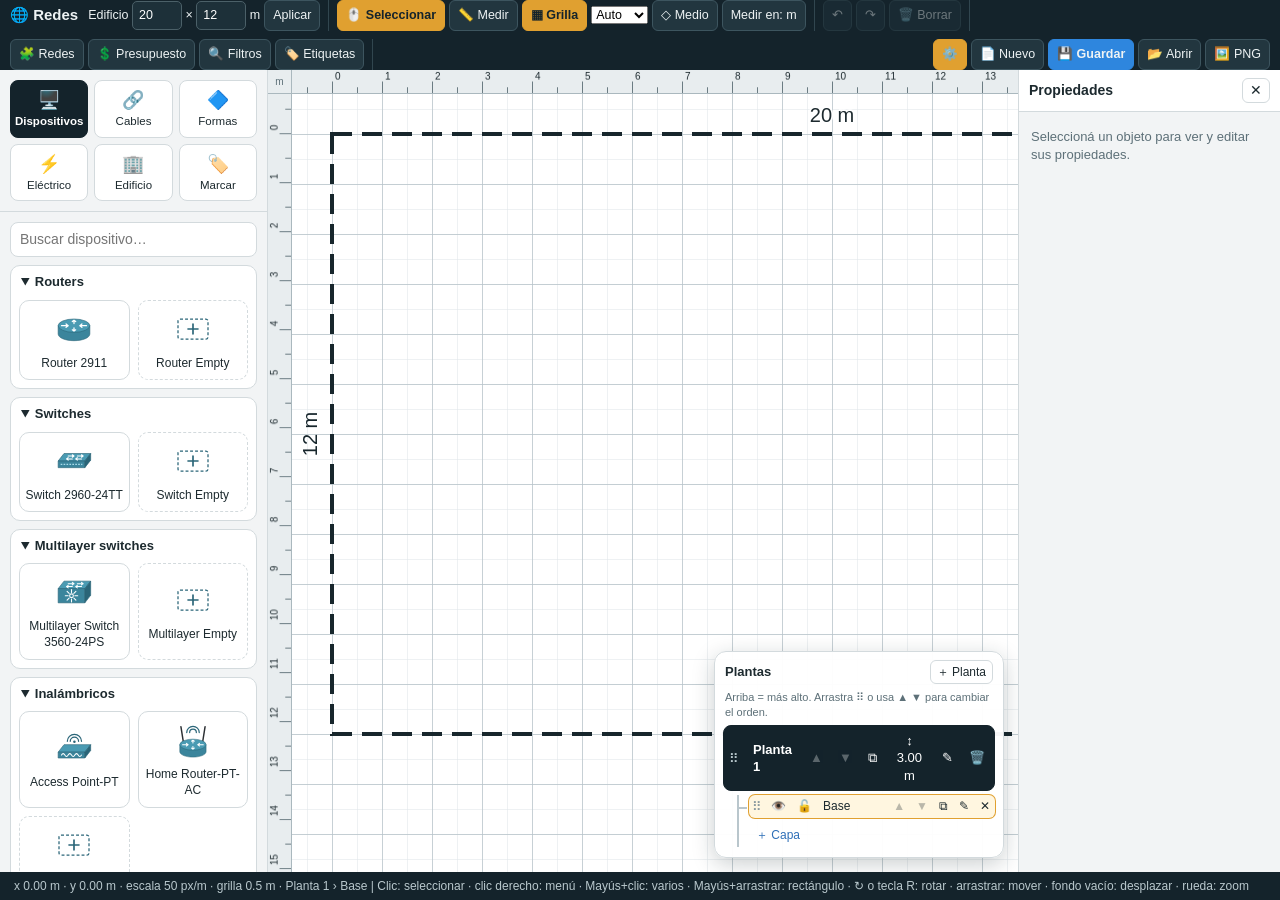
==== commit 29cbbeab: "F10B: filtros y arreglos de la revisión thermo de la F10 - Panel «Filtros» no modal: reglas por disp" ====
--- a/Topologias_de_red/index.html
+++ b/Topologias_de_red/index.html
@@ -22,7 +22,7 @@
   <div class="grp"><label>Edificio <input id="bw" type="number" value="20" min="1" step="0.5"> × <input id="bh" type="number" value="12" min="1" step="0.5"> m</label><button id="bset">Aplicar</button></div>
   <div class="grp"><button id="bsel" title="Seleccionar y mover objetos (Esc)">🖱️ Seleccionar</button><button id="bmed" title="Medir de un punto a otro">📏 Medir</button><button id="bgrid" class="on" title="Mostrar u ocultar la grilla y ajustar los objetos a ella (G)">▦ Grilla</button><select id="gpaso" title="Paso de la grilla: a cuánto se ajusta lo que se coloca o se mueve (Auto = según el zoom)"><option value="0">Auto</option><option value="1">1 m</option><option value=".5">50 cm</option><option value=".25">25 cm</option><option value=".1">10 cm</option><option value=".05">5 cm</option><option value=".01">1 cm</option></select><button id="bmid" title="Imán al punto medio: el cursor se pega a la mitad de líneas, paredes y lados de formas (tecla M)">◇ Medio</button><button id="unit" title="Unidad de las PRÓXIMAS mediciones (las ya hechas no cambian)">Medir en: m</button></div>
   <div class="grp"><button id="bundo" title="Deshacer (Ctrl+Z)">↶</button><button id="bredo" title="Rehacer (Ctrl+Y)">↷</button><button id="bdel" title="Borrar el objeto seleccionado (Supr)">🗑️ Borrar</button></div>
-  <div class="grp"><button id="bredes" title="Redes (se crean solas) y VLAN del proyecto">🧩 Redes</button><button id="bpres" title="Presupuesto: equipos y cables, con exportación a CSV">💲 Presupuesto</button><button id="betq" aria-pressed="false" title="Mostrar u ocultar las etiquetas físicas de los puertos (salen en el PNG)">🏷️ Etiquetas</button></div>
+  <div class="grp"><button id="bredes" title="Redes (se crean solas) y VLAN del proyecto">🧩 Redes</button><button id="bpres" title="Presupuesto: equipos y cables, con exportación a CSV">💲 Presupuesto</button><button id="bfil" aria-pressed="false" title="Filtros: ocultar, atenuar o aislar equipos, cables, redes o capas (no borran nada)">🔍 Filtros</button><button id="betq" aria-pressed="false" title="Mostrar u ocultar las etiquetas físicas de los puertos (salen en el PNG)">🏷️ Etiquetas</button></div>
   <span class="sp"></span>
   <div class="grp last"><button id="binsp" class="on" aria-pressed="true" title="Mostrar u ocultar el panel de propiedades">⚙️</button><button id="bnew" title="Empezar un archivo nuevo">📄 Nuevo</button><button id="save" class="prim" title="Descargar la topología como archivo .json">💾 Guardar</button><button id="load" title="Abrir un archivo .json guardado">📂 Abrir</button><button id="png" title="Exportar la topología como imagen PNG">🖼️ PNG</button></div>
   <input type="file" id="file" accept=".json" hidden>
@@ -48,6 +48,14 @@
     <canvas id="rl"></canvas>
     <svg id="svg" xmlns="http://www.w3.org/2000/svg"></svg>
     <aside id="plantas" aria-label="Plantas y capas"></aside>
+    <div id="sup" role="dialog" aria-label="Cables superpuestos" hidden></div>
+    <div id="fpanel" role="dialog" aria-label="Filtros" hidden>
+      <div class="fp-h"><b>Filtros</b><button id="fp-x" title="Cerrar">✕</button></div>
+      <div class="fp-n"><select id="fp-por" aria-label="Filtrar por"><option value="disp">Dispositivo</option><option value="cat">Tipo de equipo</option><option value="cable">Tipo de cable</option><option value="red">Red / VLAN</option><option value="capa">Capa</option></select><select id="fp-val" aria-label="Cuál"></select><select id="fp-modo" aria-label="Qué hacer"><option value="ocultar">Ocultar</option><option value="atenuar">Atenuar</option><option value="aislar">Aislar</option></select><button id="fp-add">Agregar</button></div>
+      <div id="fp-lista"></div>
+      <div class="fp-pie"><span class="fp-nota">No borran nada ni cambian el proyecto; el PNG sale como se ve.</span><button id="fp-todo">Mostrar todo</button></div>
+    </div>
+    <div id="faviso" hidden>Hay filtros activos <button>Mostrar todo</button></div>
   </div>
   <aside id="insp" aria-label="Propiedades del objeto"><div class="ih"><b>Propiedades</b><button id="insp-x" title="Cerrar el panel">✕</button></div><div id="insp-cuerpo"></div></aside>
 </div>
@@ -100,6 +108,8 @@
 <script src="js/modelos.js"></script>
 <script src="js/imagenes.js"></script>
 <script src="js/presupuesto.js"></script>
+<script src="js/filtros.js"></script>
+<script src="js/superposicion.js"></script>
 <script src="js/contexto.js"></script>
 <script src="js/archivos.js"></script>
 <script src="js/main.js"></script>
@@ -109,7 +119,7 @@
 </script>
 <script>
 // Pruebas de desarrollo: solo se cargan al abrir index.html?pruebas=1 (no afectan al uso normal)
-if (/[?&]pruebas(=|&|$)/.test(location.search) && typeof menu === 'function') ['js/pruebas.js', 'js/pruebas-f4.js', 'js/pruebas-f6.js', 'js/pruebas-f7.js', 'js/pruebas-f8.js', 'js/pruebas-ajustes.js', 'js/pruebas-f9.js'].forEach(src => { const s = document.createElement('script'); s.src = src; s.async = false; document.body.appendChild(s); });   // async = false: se ejecutan en este orden
+if (/[?&]pruebas(=|&|$)/.test(location.search) && typeof menu === 'function') ['js/pruebas.js', 'js/pruebas-f4.js', 'js/pruebas-f6.js', 'js/pruebas-f7.js', 'js/pruebas-f8.js', 'js/pruebas-ajustes.js', 'js/pruebas-f9.js', 'js/pruebas-f10.js'].forEach(src => { const s = document.createElement('script'); s.src = src; s.async = false; document.body.appendChild(s); });   // async = false: se ejecutan en este orden
 </script>
 </body>
 </html>
--- a/Topologias_de_red/css/conexiones.css
+++ b/Topologias_de_red/css/conexiones.css
@@ -44,3 +44,20 @@
 #dlg-pres .dp-g{margin:14px 0 0;font-size:15px;text-align:right}
 #dlg-pres .acc{flex-direction:row;justify-content:flex-end}
 #dp-csv{margin-right:auto}
+/* F10: panel de cables superpuestos (js/superposicion.js), panel «Filtros» (no modal) y aviso de filtros activos (js/filtros.js) */
+#sup,#fpanel{position:absolute;z-index:3;border:1px solid var(--borde);border-radius:8px;background:#fff;box-shadow:0 6px 20px rgba(0,0,0,.25);font-size:13px}
+#sup{max-width:min(420px,90%);max-height:60%;overflow-y:auto;padding:8px}
+#fpanel{top:32px;right:8px;width:min(400px,calc(100% - 48px));padding:10px}
+#sup[hidden],#fpanel[hidden],#faviso[hidden]{display:none}
+#sup button,#faviso button,#fpanel button{padding:3px 8px;border:1px solid var(--borde);border-radius:6px;background:#fff;color:var(--texto);font:inherit;cursor:pointer}
+#sup .sup-t{margin-bottom:6px;color:#5d7078;font-size:12px}
+#sup .sup-r{display:flex;flex-direction:column;gap:2px;padding:6px;border-radius:6px}
+#sup .sup-r:hover{background:#fdf1dc}
+#sup .sup-b{display:flex;gap:6px;margin-top:4px}
+#sup button[aria-pressed=true]{background:var(--ambar);color:#fff}
+#faviso{position:absolute;z-index:3;top:32px;left:50%;transform:translateX(-50%);display:flex;align-items:center;gap:8px;padding:6px 12px;border-radius:18px;background:var(--tinta);color:#fff;font-size:13px}
+#fpanel .fp-h,#fpanel .fp-pie,#fpanel .fp-r{display:flex;align-items:center;justify-content:space-between;gap:8px}
+#fpanel .fp-n{display:grid;grid-template-columns:1fr 1.4fr 1fr auto;gap:6px;margin:8px 0}
+#fpanel select{min-width:0;padding:4px 6px;border:1px solid var(--borde);border-radius:6px;background:#fff;color:var(--texto);font:inherit}
+#fpanel .fp-r{padding:4px 6px;border-radius:6px;background:#f2f4f5;margin-bottom:4px}
+#fpanel .fp-nota{margin:4px 0;color:#5d7078;font-size:12px}
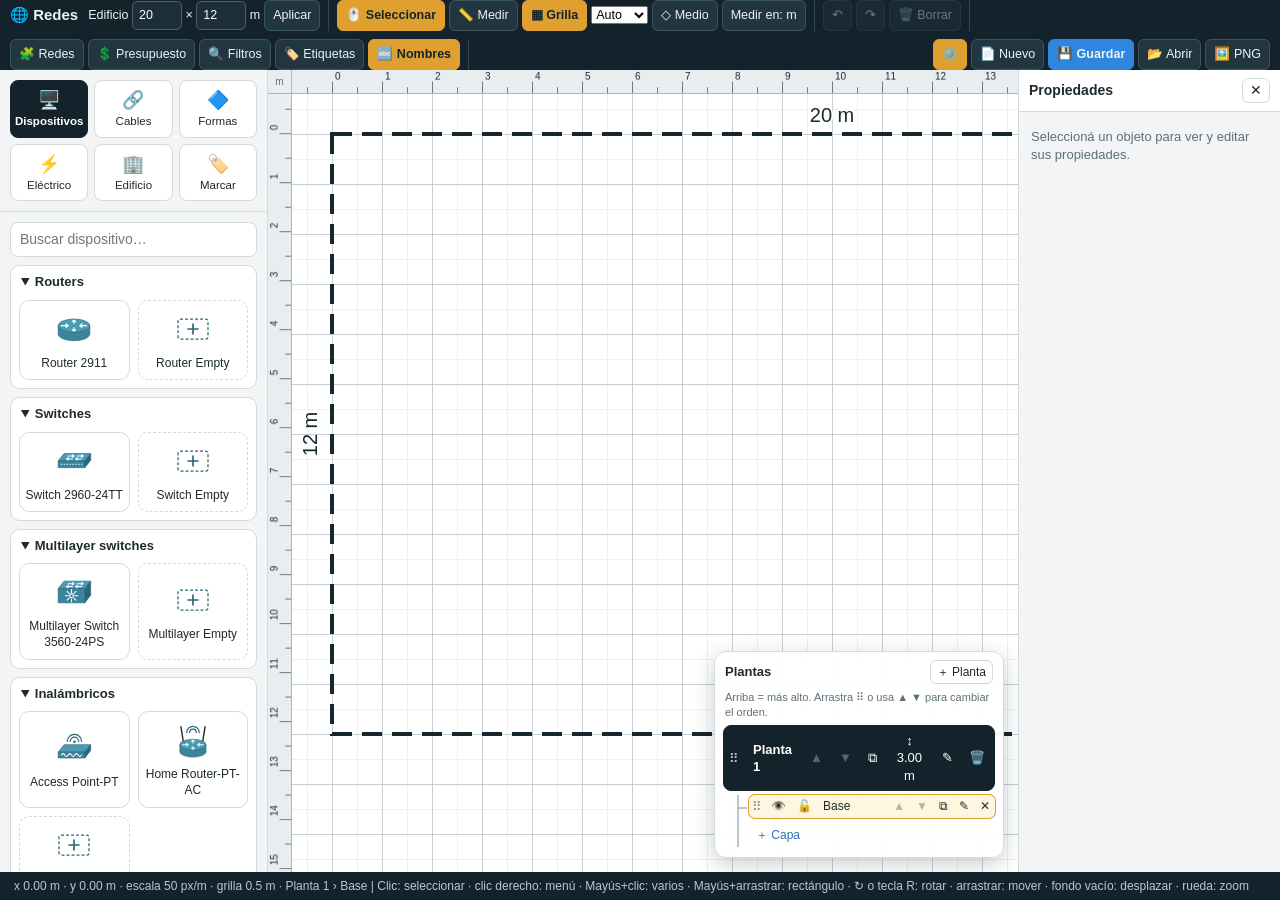
==== commit 8bfcbf35: "gfdg" ====
--- a/Topologias_de_red/index.html
+++ b/Topologias_de_red/index.html
@@ -22,7 +22,7 @@
   <div class="grp"><label>Edificio <input id="bw" type="number" value="20" min="1" step="0.5"> × <input id="bh" type="number" value="12" min="1" step="0.5"> m</label><button id="bset">Aplicar</button></div>
   <div class="grp"><button id="bsel" title="Seleccionar y mover objetos (Esc)">🖱️ Seleccionar</button><button id="bmed" title="Medir de un punto a otro">📏 Medir</button><button id="bgrid" class="on" title="Mostrar u ocultar la grilla y ajustar los objetos a ella (G)">▦ Grilla</button><select id="gpaso" title="Paso de la grilla: a cuánto se ajusta lo que se coloca o se mueve (Auto = según el zoom)"><option value="0">Auto</option><option value="1">1 m</option><option value=".5">50 cm</option><option value=".25">25 cm</option><option value=".1">10 cm</option><option value=".05">5 cm</option><option value=".01">1 cm</option></select><button id="bmid" title="Imán al punto medio: el cursor se pega a la mitad de líneas, paredes y lados de formas (tecla M)">◇ Medio</button><button id="unit" title="Unidad de las PRÓXIMAS mediciones (las ya hechas no cambian)">Medir en: m</button></div>
   <div class="grp"><button id="bundo" title="Deshacer (Ctrl+Z)">↶</button><button id="bredo" title="Rehacer (Ctrl+Y)">↷</button><button id="bdel" title="Borrar el objeto seleccionado (Supr)">🗑️ Borrar</button></div>
-  <div class="grp"><button id="bredes" title="Redes (se crean solas) y VLAN del proyecto">🧩 Redes</button><button id="bpres" title="Presupuesto: equipos y cables, con exportación a CSV">💲 Presupuesto</button><button id="bfil" aria-pressed="false" title="Filtros: ocultar, atenuar o aislar equipos, cables, redes o capas (no borran nada)">🔍 Filtros</button><button id="betq" aria-pressed="false" title="Mostrar u ocultar las etiquetas físicas de los puertos (salen en el PNG)">🏷️ Etiquetas</button></div>
+  <div class="grp"><button id="bredes" title="Redes (se crean solas) y VLAN del proyecto">🧩 Redes</button><button id="bpres" title="Presupuesto: equipos y cables, con exportación a CSV">💲 Presupuesto</button><button id="bfil" aria-pressed="false" title="Filtros: ocultar, atenuar o aislar equipos, cables, redes o capas (no borran nada)">🔍 Filtros</button><button id="betq" aria-pressed="false" title="Mostrar u ocultar las etiquetas físicas de los puertos (salen en el PNG)">🏷️ Etiquetas</button><button id="bnom" class="on" aria-pressed="true" title="Mostrar u ocultar el modelo y el nombre debajo de cada equipo (también en el PNG)">🔤 Nombres</button></div>
   <span class="sp"></span>
   <div class="grp last"><button id="binsp" class="on" aria-pressed="true" title="Mostrar u ocultar el panel de propiedades">⚙️</button><button id="bnew" title="Empezar un archivo nuevo">📄 Nuevo</button><button id="save" class="prim" title="Descargar la topología como archivo .json">💾 Guardar</button><button id="load" title="Abrir un archivo .json guardado">📂 Abrir</button><button id="png" title="Exportar la topología como imagen PNG">🖼️ PNG</button></div>
   <input type="file" id="file" accept=".json" hidden>
--- a/Topologias_de_red/css/rack.css
+++ b/Topologias_de_red/css/rack.css
@@ -5,6 +5,6 @@
 #vr-n{flex:1;color:#5d7078;font-size:12.5px}
 #vrack .vr-h button{padding:6px 10px;border:1px solid var(--borde);border-radius:8px;background:#fff;color:var(--texto);white-space:nowrap}
 #vrack .vr-h button:hover{background:#eef2f4}
-#vr-c{flex:1;min-height:0;overflow-y:auto;padding:12px;touch-action:pan-y;user-select:none}
+#vr-c{flex:1;min-height:0;overflow:auto;padding:12px;touch-action:pan-x pan-y;user-select:none}
 #vr-c svg{display:block;width:100%;max-width:1100px;height:100%;margin:0 auto}
 #vr-c [data-id]{cursor:grab;touch-action:none}
